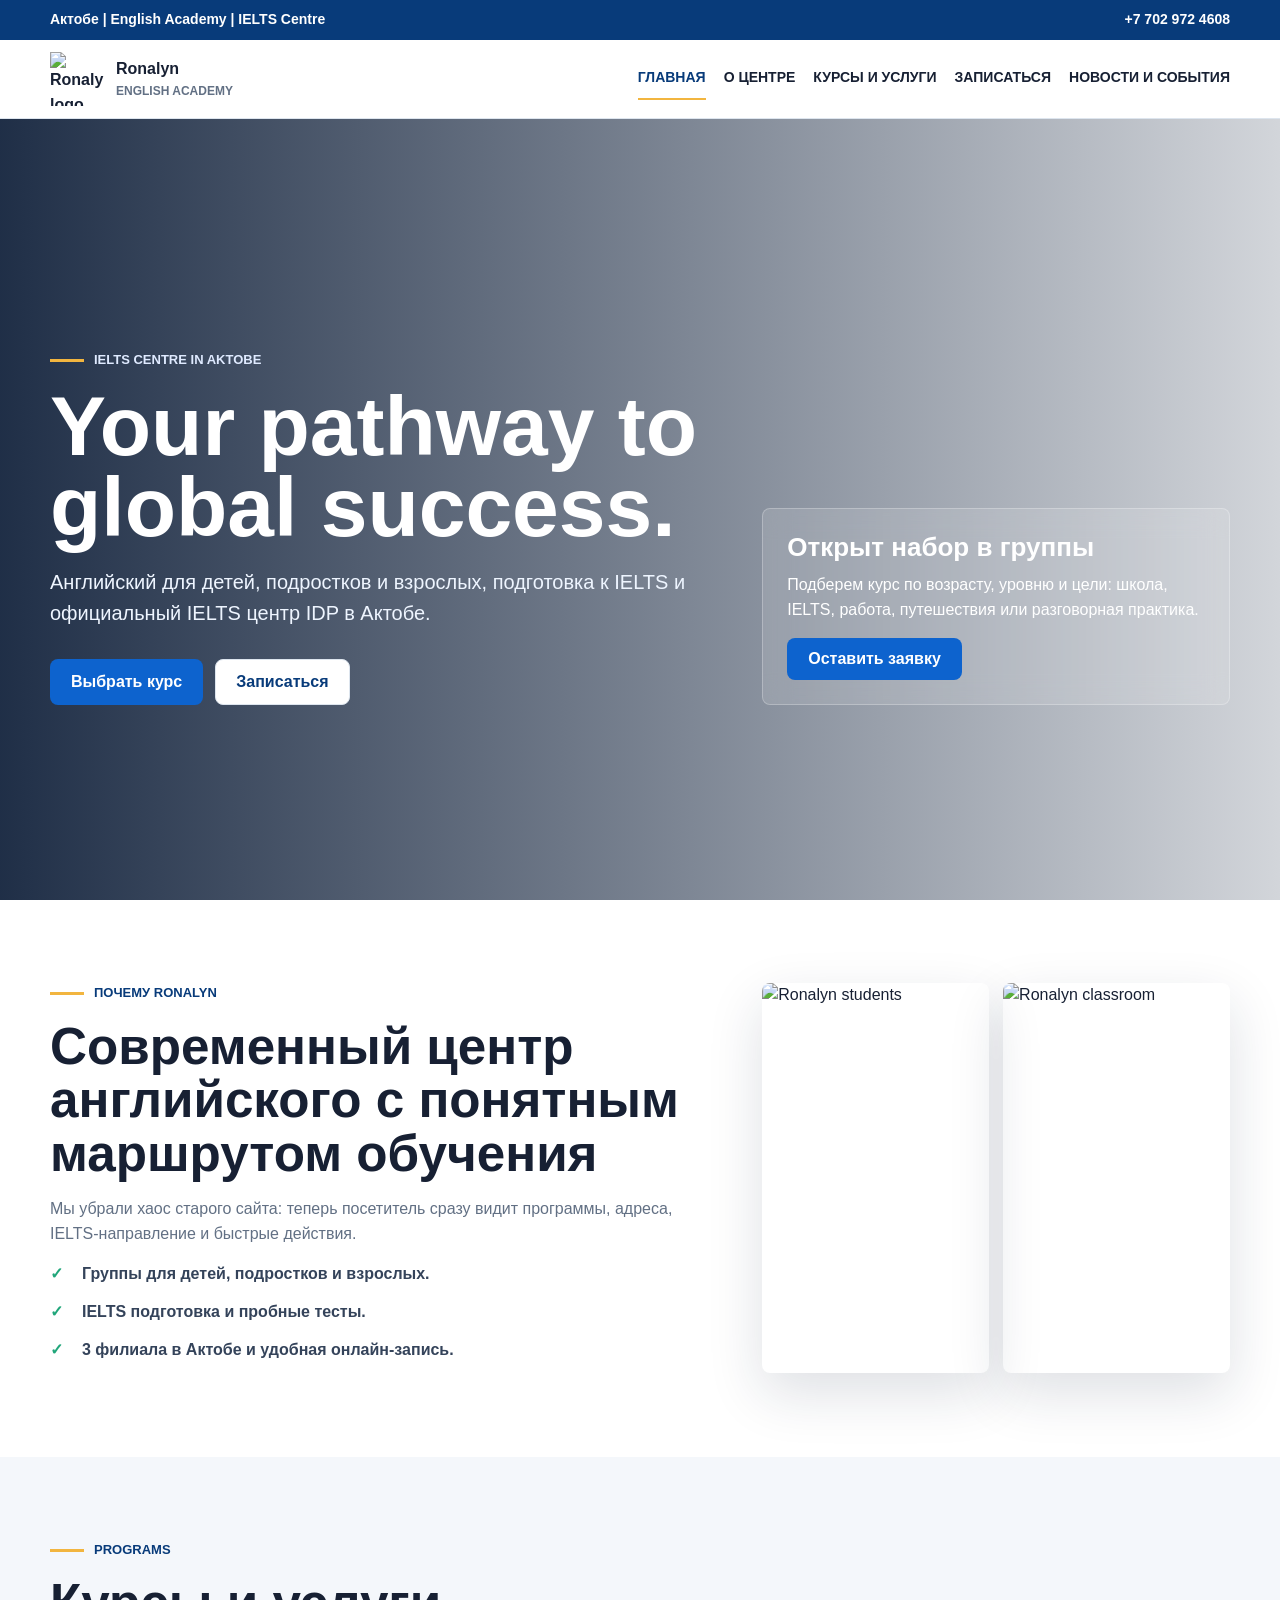
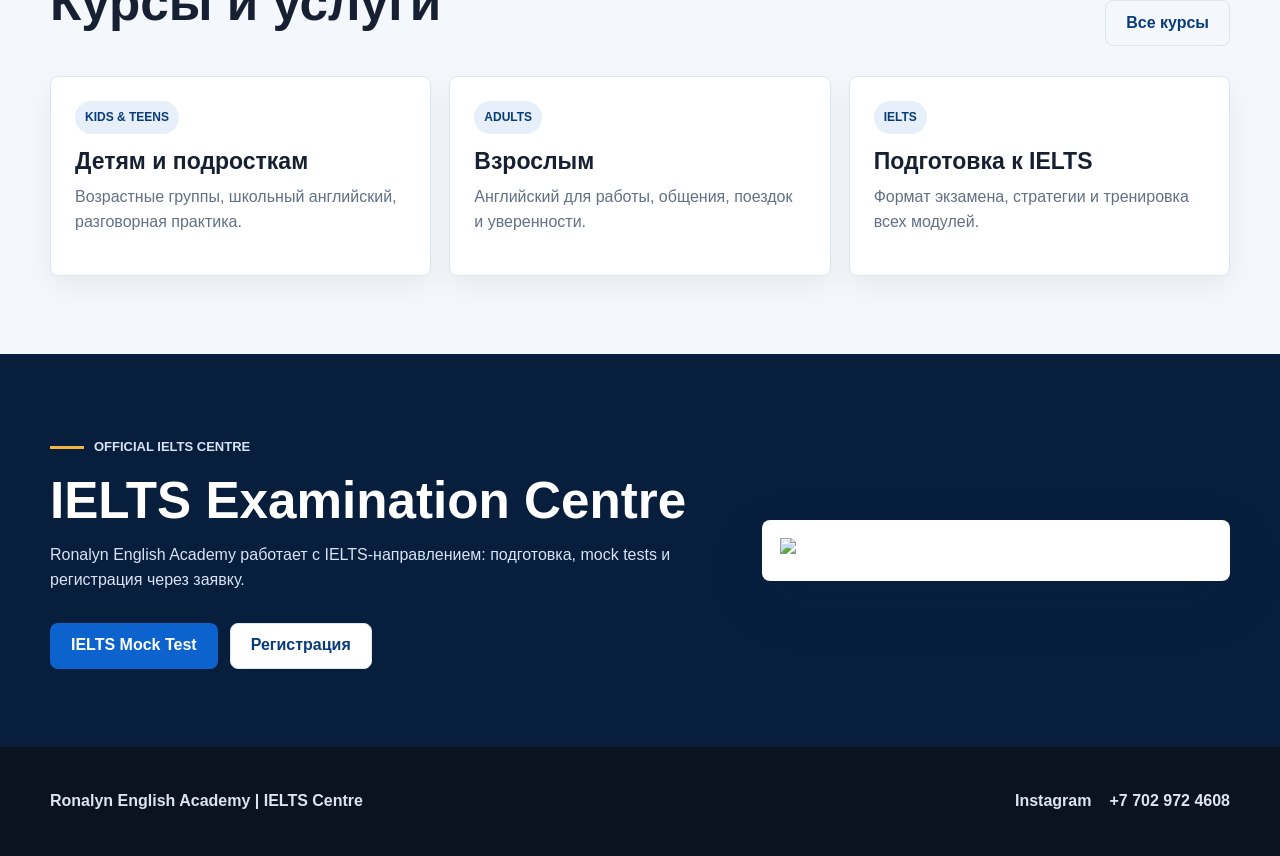
==== index.html @ 09c352d6 "ronalyn first commit" ====
<!doctype html>
<html lang="ru">
<head>
  <meta charset="utf-8">
  <meta name="viewport" content="width=device-width, initial-scale=1">
  <meta name="description" content="Ronalyn English Academy | IELTS Centre в Актобе. Курсы английского, IELTS, тесты и запись онлайн.">
  <title>Ronalyn English Academy | IELTS Centre</title>
  <link rel="stylesheet" href="style.css">
</head>
<body>
  <header class="top">
    <div class="bar">
      <span>Актобе | English Academy | IELTS Centre</span>
      <a href="tel:+77029724608">+7 702 972 4608</a>
    </div>
    <nav class="nav">
      <a class="brand" href="index.html">
        <img src="https://static.wixstatic.com/media/af51fd_1a25b10bc0be4569b684b99e322eba43~mv2.png/v1/fill/w_151,h_144,al_c,q_85,usm_0.66_1.00_0.01,enc_avif,quality_auto/%D0%98%D0%B7%D0%BE%D0%B1%D1%80%D0%B0%D0%B6%D0%B5%D0%BD%D0%B8%D0%B5_WhatsApp_2025-06-28_%D0%B2_20_06_30_77cd9bc2-removebg-preview%20(1).png" alt="Ronalyn logo">
        <span>Ronalyn <small>English Academy</small></span>
      </a>
      <button class="menu" type="button" aria-label="Открыть меню" aria-expanded="false">☰</button>
      <div class="links">
        <a class="active" href="index.html">Главная</a>
        <a href="about.html">О центре</a>
        <a href="courses.html">Курсы и услуги</a>
        <a href="signup.html">Записаться</a>
        <a href="news.html">Новости и события</a>
      </div>
    </nav>
  </header>

  <main>
    <section class="hero">
      <div class="wrap hero-grid">
        <div>
          <p class="eyebrow">IELTS Centre in Aktobe</p>
          <h1>Your pathway to global success.</h1>
          <p class="lead">Английский для детей, подростков и взрослых, подготовка к IELTS и официальный IELTS центр IDP в Актобе.</p>
          <div class="actions">
            <a class="btn" href="courses.html">Выбрать курс</a>
            <a class="btn ghost" href="signup.html">Записаться</a>
          </div>
        </div>
        <aside class="glass">
          <strong>Открыт набор в группы</strong>
          <p>Подберем курс по возрасту, уровню и цели: школа, IELTS, работа, путешествия или разговорная практика.</p>
          <a class="btn small" href="signup.html">Оставить заявку</a>
        </aside>
      </div>
    </section>

    <section class="section">
      <div class="wrap split">
        <div>
          <p class="eyebrow dark">Почему Ronalyn</p>
          <h2>Современный центр английского с понятным маршрутом обучения</h2>
          <p class="muted">Мы убрали хаос старого сайта: теперь посетитель сразу видит программы, адреса, IELTS-направление и быстрые действия.</p>
          <ul class="ticks">
            <li>Группы для детей, подростков и взрослых.</li>
            <li>IELTS подготовка и пробные тесты.</li>
            <li>3 филиала в Актобе и удобная онлайн-запись.</li>
          </ul>
        </div>
        <div class="photos">
          <img src="https://static.wixstatic.com/media/af51fd_96917270e2ea4ba4ac61e46eb6633939~mv2.jpg/v1/fill/w_428,h_580,al_c,q_80,usm_0.66_1.00_0.01,enc_avif,quality_auto/IMG_2925.jpg" alt="Ronalyn students">
          <img src="https://static.wixstatic.com/media/af51fd_7771cd10a5c14200a592db5cab17480f~mv2.jpg/v1/crop/x_269,y_0,w_2485,h_4032/fill/w_358,h_580,al_c,q_80,usm_0.66_1.00_0.01,enc_avif,quality_auto/IMG_9188.jpg" alt="Ronalyn classroom">
        </div>
      </div>
    </section>

    <section class="section pale">
      <div class="wrap">
        <div class="title-row">
          <div>
            <p class="eyebrow dark">Programs</p>
            <h2>Курсы и услуги</h2>
          </div>
          <a class="btn ghost dark" href="courses.html">Все курсы</a>
        </div>
        <div class="cards three">
          <a class="card" href="children.html"><span>Kids & Teens</span><h3>Детям и подросткам</h3><p>Возрастные группы, школьный английский, разговорная практика.</p></a>
          <a class="card" href="adults.html"><span>Adults</span><h3>Взрослым</h3><p>Английский для работы, общения, поездок и уверенности.</p></a>
          <a class="card" href="ielts-group.html"><span>IELTS</span><h3>Подготовка к IELTS</h3><p>Формат экзамена, стратегии и тренировка всех модулей.</p></a>
        </div>
      </div>
    </section>

    <section class="section ielts">
      <div class="wrap split">
        <div>
          <p class="eyebrow">Official IELTS Centre</p>
          <h2>IELTS Examination Centre</h2>
          <p>Ronalyn English Academy работает с IELTS-направлением: подготовка, mock tests и регистрация через заявку.</p>
          <div class="actions">
            <a class="btn" href="mock-ielts.html">IELTS Mock Test</a>
            <a class="btn ghost" href="signup.html">Регистрация</a>
          </div>
        </div>
        <img class="idp" src="https://static.wixstatic.com/media/c45558_9e86cb28c36b4ba3a4e789a42fe33091~mv2.jpg/v1/crop/x_59,y_182,w_1750,h_947/fill/w_884,h_478,al_c,q_85,usm_0.66_1.00_0.01,enc_avif,quality_auto/IDP_CoBranded_Logo_Testing_BOXED_HR.jpg" alt="IDP IELTS official test centre">
      </div>
    </section>
  </main>

  <footer class="footer">
    <div class="wrap footer-grid">
      <strong>Ronalyn English Academy | IELTS Centre</strong>
      <div><a href="https://www.instagram.com/ronalyn_aktobe/" target="_blank" rel="noopener">Instagram</a><a href="tel:+77029724608">+7 702 972 4608</a></div>
    </div>
  </footer>
  <script src="script.js"></script>
</body>
</html>
---- style.css ----
:root {
  --ink: #172033;
  --muted: #627084;
  --blue: #0d63ce;
  --navy: #083b7a;
  --gold: #f2b53f;
  --green: #20a67a;
  --paper: #fff;
  --pale: #f4f7fb;
  --line: #dde5ee;
  --shadow: 0 20px 55px rgba(19, 36, 66, .14);
  --radius: 8px;
  --max: 1180px;
}

* { box-sizing: border-box; }
html { scroll-behavior: smooth; }
body {
  margin: 0;
  color: var(--ink);
  background: var(--paper);
  font-family: Inter, Arial, Helvetica, sans-serif;
  line-height: 1.55;
  overflow-x: hidden;
}
img { display: block; max-width: 100%; }
a { color: inherit; text-decoration: none; }
.wrap, .bar, .nav { width: calc(100% - 40px); max-width: var(--max); margin: 0 auto; }
.bar {
  min-height: 40px;
  display: flex;
  align-items: center;
  justify-content: space-between;
  gap: 16px;
  color: #fff;
  font-size: 14px;
  font-weight: 800;
}
.top { position: sticky; top: 0; z-index: 30; background: #fff; box-shadow: 0 1px 0 var(--line); }
.top::before { content: ""; display: block; height: 40px; background: var(--navy); position: absolute; inset: 0 0 auto; z-index: -1; }
.nav { min-height: 78px; display: flex; align-items: center; gap: 24px; justify-content: space-between; background: #fff; }
.brand { display: flex; align-items: center; gap: 12px; min-width: 0; font-weight: 900; }
.brand img { width: 54px; height: 54px; object-fit: contain; }
.brand small { display: block; color: var(--muted); font-size: 12px; text-transform: uppercase; }
.links { display: flex; align-items: center; gap: 18px; font-size: 14px; font-weight: 900; text-transform: uppercase; }
.links a { padding: 9px 0; border-bottom: 2px solid transparent; }
.links a:hover, .links .active { border-color: var(--gold); color: var(--navy); }
.menu { display: none; width: 44px; height: 44px; flex: 0 0 44px; border: 1px solid var(--line); border-radius: var(--radius); background: #fff; font-size: 24px; font-weight: 900; }
.hero {
  min-height: calc(100vh - 118px);
  display: grid;
  align-items: center;
  color: #fff;
  background: linear-gradient(90deg, rgba(7, 24, 51, .9), rgba(7, 24, 51, .55), rgba(7, 24, 51, .18)),
    url("https://static.wixstatic.com/media/af51fd_ee7fa01b382d435dbd437e3c18b82574~mv2.jpg/v1/crop/x_433,y_713,w_2591,h_2488/fill/w_1200,h_820,al_c,q_85,usm_0.66_1.00_0.01,enc_avif,quality_auto/IMG_1875.jpg") center/cover;
}
.hero-grid, .split { display: grid; grid-template-columns: minmax(0, 1fr) minmax(320px, .7fr); gap: 44px; align-items: center; }
.hero-grid { padding: 86px 0 54px; align-items: end; }
.eyebrow { display: inline-flex; align-items: center; gap: 10px; margin: 0 0 16px; color: #dfeaff; font-size: 13px; font-weight: 900; text-transform: uppercase; }
.eyebrow::before { content: ""; width: 34px; height: 3px; background: var(--gold); }
.eyebrow.dark { color: var(--navy); }
h1, h2, h3, p { margin-top: 0; overflow-wrap: anywhere; }
h1 { max-width: 850px; margin-bottom: 20px; font-size: clamp(44px, 7vw, 84px); line-height: .96; letter-spacing: 0; }
h2 { margin-bottom: 16px; font-size: clamp(32px, 4vw, 54px); line-height: 1.05; letter-spacing: 0; }
h3 { margin-bottom: 10px; font-size: 23px; line-height: 1.2; }
.lead { max-width: 700px; color: #eef5ff; font-size: 20px; }
.muted, .card p, .form-box p, .news p { color: var(--muted); }
.actions { display: flex; flex-wrap: wrap; gap: 12px; margin-top: 30px; }
.btn {
  display: inline-flex;
  align-items: center;
  justify-content: center;
  min-height: 46px;
  padding: 0 20px;
  border: 1px solid transparent;
  border-radius: var(--radius);
  background: var(--blue);
  color: #fff;
  font-weight: 900;
}
.btn:hover { background: var(--navy); box-shadow: 0 14px 28px rgba(13, 99, 206, .25); }
.btn.ghost { background: #fff; color: var(--navy); border-color: var(--line); }
.btn.ghost.dark { background: transparent; }
.btn.small { min-height: 42px; }
.glass { padding: 24px; border: 1px solid rgba(255,255,255,.25); border-radius: var(--radius); background: rgba(255,255,255,.13); backdrop-filter: blur(14px); }
.glass strong { display: block; margin-bottom: 10px; font-size: 26px; line-height: 1.15; }
.section { padding: 78px 0; }
.pale { background: var(--pale); }
.title-row { display: flex; justify-content: space-between; align-items: end; gap: 20px; margin-bottom: 30px; }
.cards { display: grid; gap: 18px; }
.three { grid-template-columns: repeat(3, minmax(0, 1fr)); }
.two { grid-template-columns: repeat(2, minmax(0, 1fr)); }
.card, .form-box, .news, .address {
  display: block;
  min-height: 100%;
  padding: 24px;
  border: 1px solid var(--line);
  border-radius: var(--radius);
  background: #fff;
  box-shadow: 0 10px 28px rgba(18, 37, 68, .06);
}
.card-img, .page-img {
  width: 100%;
  border-radius: var(--radius);
  object-fit: cover;
  box-shadow: var(--shadow);
}
.card-img {
  height: 184px;
  margin: -24px -24px 20px;
  width: calc(100% + 48px);
  border-radius: var(--radius) var(--radius) 0 0;
  box-shadow: none;
}
.page-img {
  max-height: 430px;
  object-fit: contain;
  background: #fff;
  padding: 14px;
}
.card span { display: inline-flex; margin-bottom: 14px; padding: 7px 10px; border-radius: 999px; background: rgba(13,99,206,.1); color: var(--navy); font-size: 12px; font-weight: 900; text-transform: uppercase; }
.badge { display: inline-flex; margin-bottom: 14px; padding: 7px 10px; border-radius: 999px; background: rgba(13,99,206,.1); color: var(--navy); font-size: 12px; font-weight: 900; text-transform: uppercase; }
.card:hover { transform: translateY(-2px); box-shadow: var(--shadow); }
.ticks { display: grid; gap: 13px; padding: 0; list-style: none; }
.ticks li { padding-left: 32px; position: relative; font-weight: 800; color: #34435a; }
.ticks li::before { content: "✓"; position: absolute; left: 0; top: 0; color: var(--green); font-weight: 900; }
.photos { display: grid; grid-template-columns: 1fr 1fr; gap: 14px; }
.photos img { width: 100%; height: 390px; object-fit: cover; border-radius: var(--radius); box-shadow: var(--shadow); }
.ielts { background: #071e3d; color: #fff; }
.ielts p { color: #d7e4f5; }
.idp { padding: 18px; border-radius: var(--radius); background: #fff; box-shadow: var(--shadow); }
.page-hero { padding: 72px 0; background: var(--pale); border-bottom: 1px solid var(--line); }
.page-hero .wrap { max-width: 900px; }
.page-hero p { max-width: 720px; color: var(--muted); font-size: 19px; }
.form-grid { display: grid; grid-template-columns: minmax(0, .8fr) minmax(0, 1.2fr); gap: 24px; align-items: start; }
.form-box input, .form-box select, .form-box textarea {
  width: 100%;
  min-height: 46px;
  margin-bottom: 12px;
  padding: 12px;
  border: 1px solid var(--line);
  border-radius: var(--radius);
  font: inherit;
}
.form-box textarea { min-height: 120px; resize: vertical; }
.footer { padding: 42px 0; background: #0b1320; color: #dce4ef; }
.footer-grid { display: flex; justify-content: space-between; gap: 20px; align-items: center; }
.footer a { margin-left: 18px; font-weight: 900; }
.contact-actions {
  display: flex;
  flex-wrap: wrap;
  gap: 10px;
  margin-top: 18px;
}
.btn.whatsapp {
  background: #20a67a;
}
.btn.whatsapp:hover {
  background: #16845f;
  box-shadow: 0 14px 28px rgba(32, 166, 122, .25);
}

@media (max-width: 900px) {
  .menu { display: inline-grid; place-items: center; }
  .links { position: absolute; top: 118px; left: 20px; right: 20px; display: none; flex-direction: column; align-items: stretch; gap: 0; padding: 12px; border: 1px solid var(--line); border-radius: var(--radius); background: #fff; box-shadow: var(--shadow); }
  .links.open { display: flex; }
  .links a { padding: 13px; }
  .hero-grid, .split, .form-grid { grid-template-columns: 1fr; }
  .three, .two { grid-template-columns: 1fr; }
}
@media (max-width: 620px) {
  .wrap, .bar, .nav { width: calc(100% - 28px); }
  .bar { min-height: 58px; align-items: flex-start; flex-direction: column; justify-content: center; }
  .top::before { height: 58px; }
  .links { top: 136px; left: 14px; right: 14px; }
  .brand img { width: 48px; height: 48px; }
  .hero { min-height: auto; }
  .hero-grid { padding: 58px 0 34px; }
  h1 { font-size: 42px; }
  .lead { font-size: 18px; }
  .actions .btn { flex: 1 1 150px; white-space: normal; text-align: center; padding-inline: 14px; }
  .section { padding: 56px 0; }
  .title-row, .footer-grid { align-items: flex-start; flex-direction: column; }
  .photos { grid-template-columns: 1fr; }
  .photos img { height: 280px; }
  .footer a { display: inline-block; margin: 8px 16px 0 0; }
}
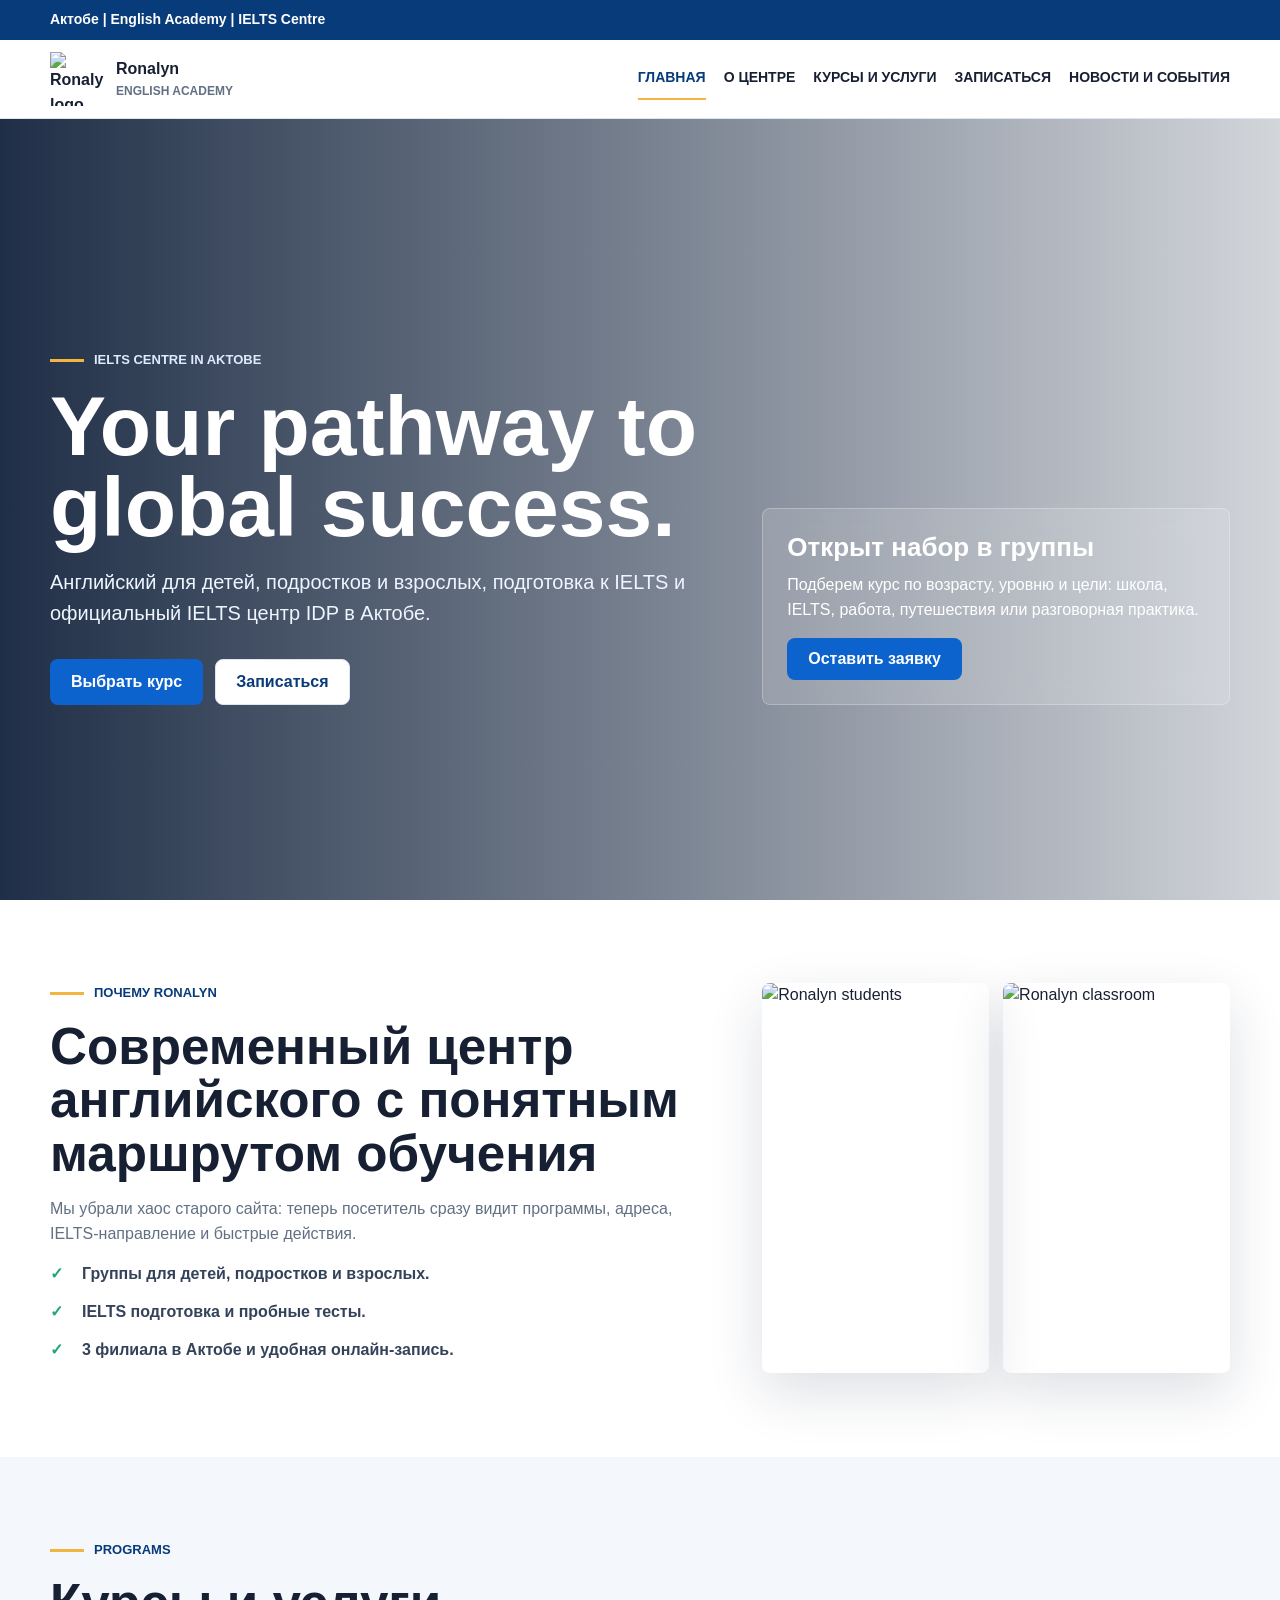
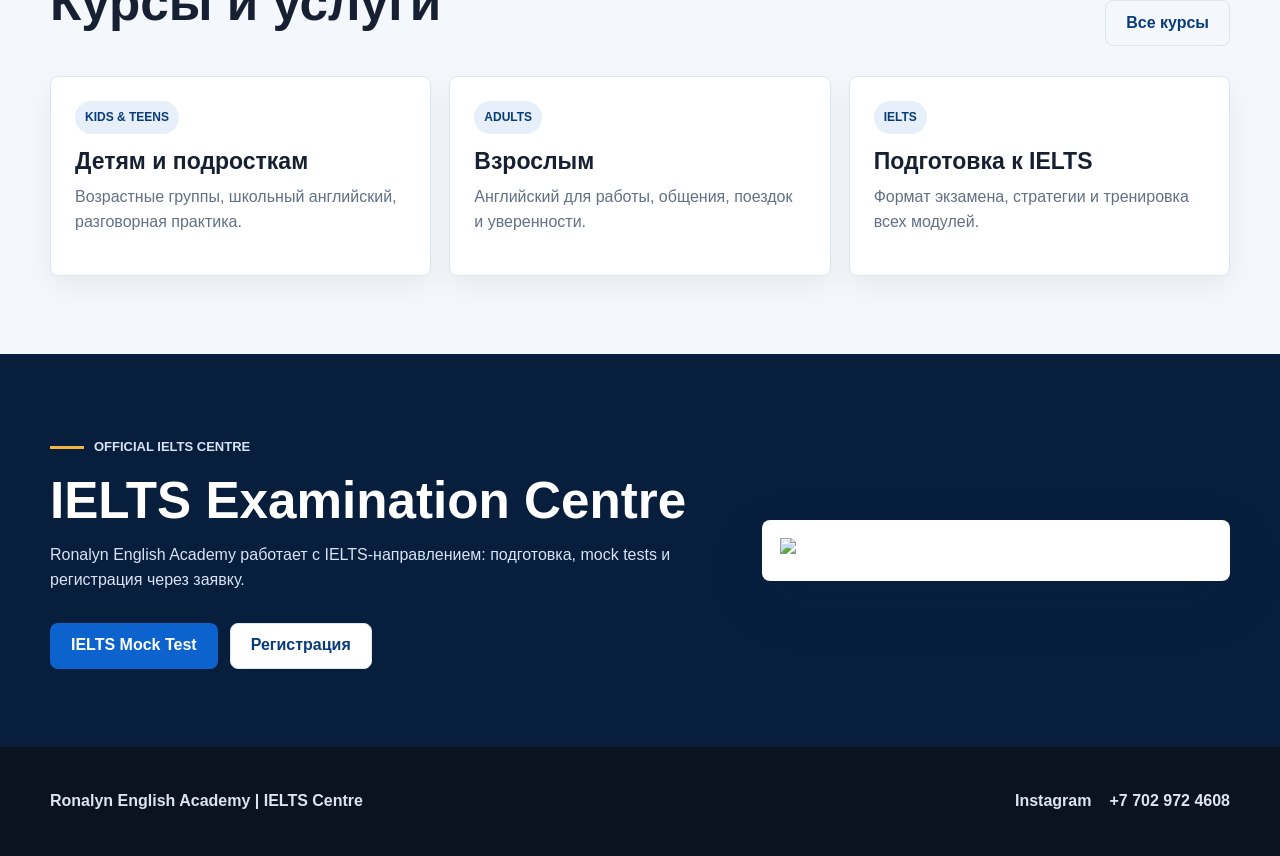
==== commit c7cdc11d: "deleted number" ====
--- a/index.html
+++ b/index.html
@@ -6,12 +6,13 @@
   <meta name="description" content="Ronalyn English Academy | IELTS Centre в Актобе. Курсы английского, IELTS, тесты и запись онлайн.">
   <title>Ronalyn English Academy | IELTS Centre</title>
   <link rel="stylesheet" href="style.css">
+  <link rel="icon" type="image/png" href="https://static.wixstatic.com/media/af51fd_1a25b10bc0be4569b684b99e322eba43~mv2.png/v1/fill/w_151,h_144,al_c,q_85,usm_0.66_1.00_0.01,enc_avif,quality_auto/%D0%98%D0%B7%D0%BE%D0%B1%D1%80%D0%B0%D0%B6%D0%B5%D0%BD%D0%B8%D0%B5_WhatsApp_2025-06-28_%D0%B2_20_06_30_77cd9bc2-removebg-preview%20(1).png" />
 </head>
 <body>
   <header class="top">
     <div class="bar">
       <span>Актобе | English Academy | IELTS Centre</span>
-      <a href="tel:+77029724608">+7 702 972 4608</a>
+      <a href="tel:+77029724608"></a>
     </div>
     <nav class="nav">
       <a class="brand" href="index.html">
--- a/style.css
+++ b/style.css
@@ -99,6 +99,7 @@
   background: #fff;
   box-shadow: 0 10px 28px rgba(18, 37, 68, .06);
 }
+
 .card-img, .page-img {
   width: 100%;
   border-radius: var(--radius);
